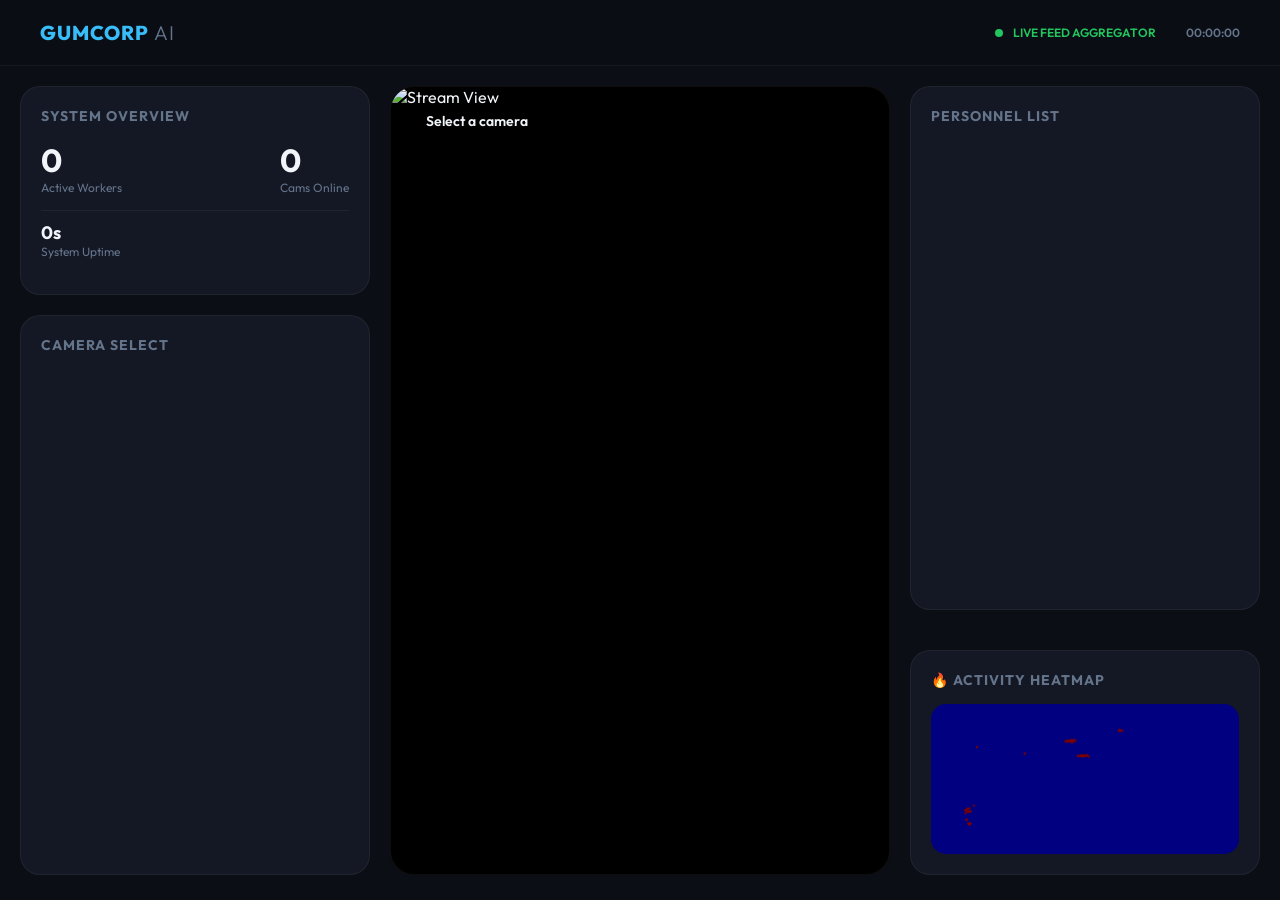
==== dashboard.html @ 0a8bf6b2 "Initial setup: Factory AI System" ====
<!DOCTYPE html>
<html lang="en">
<head>
    <meta charset="UTF-8">
    <meta name="viewport" content="width=device-width, initial-scale=1.0">
    <title>Factory Intelligence | Live Dashboard</title>
    <link href="https://fonts.googleapis.com/css2?family=Outfit:wght@300;400;600;800&display=swap" rel="stylesheet">
    <style>
        :root {
            --bg: #0b0e14;
            --card-bg: rgba(23, 28, 41, 0.8);
            --accent: #38bdf8;
            --success: #22c55e;
            --danger: #ef4444;
            --warning: #f59e0b;
            --text: #f1f5f9;
            --text-dim: #64748b;
        }

        * { margin: 0; padding: 0; box-sizing: border-box; font-family: 'Outfit', sans-serif; }
        body { background: var(--bg); color: var(--text); min-height: 100vh; overflow: hidden; }

        header {
            padding: 20px 40px;
            display: flex;
            justify-content: space-between;
            align-items: center;
            border-bottom: 1px solid rgba(255,255,255,0.05);
            background: rgba(11, 14, 20, 0.9);
            backdrop-filter: blur(10px);
            z-index: 100;
        }

        .logo { font-size: 20px; font-weight: 800; color: var(--accent); letter-spacing: 1px; }
        .live-status { display: flex; align-items: center; gap: 10px; font-size: 12px; font-weight: 600; color: var(--success); }
        .pulse { width: 8px; height: 8px; background: var(--success); border-radius: 50%; animation: pulse 1.5s infinite; }
        
        main { display: grid; grid-template-columns: 350px 1fr 350px; height: calc(100vh - 71px); padding: 20px; gap: 20px; }

        .sidebar { display: flex; flex-direction: column; gap: 20px; }
        .panel { background: var(--card-bg); border-radius: 20px; padding: 20px; border: 1px solid rgba(255,255,255,0.05); }
        .panel h2 { font-size: 14px; color: var(--text-dim); margin-bottom: 15px; text-transform: uppercase; letter-spacing: 1px; }

        .stat-card { display: flex; justify-content: space-between; align-items: center; margin-bottom: 15px; }
        .stat-val { font-size: 32px; font-weight: 700; color: var(--text); }
        .stat-label { font-size: 12px; color: var(--text-dim); }

        .camera-grid { display: flex; flex-direction: column; gap: 15px; overflow-y: auto; }
        .cam-thumb { position: relative; border-radius: 15px; overflow: hidden; cursor: pointer; border: 2px solid transparent; transition: 0.3s; background: #000; }
        .cam-thumb img { width: 100%; display: block; filter: brightness(0.7); }
        .cam-thumb.active { border-color: var(--accent); }
        .cam-thumb.active img { filter: brightness(1); }
        .cam-info { position: absolute; bottom: 10px; left: 10px; font-size: 12px; font-weight: 600; text-shadow: 0 0 10px black; }

        .main-view { position: relative; background: #000; border-radius: 24px; overflow: hidden; border: 1px solid rgba(255,255,255,0.05); }
        #big-stream { width: 100%; height: 100%; object-fit: contain; }
        .view-label { position: absolute; top: 20px; left: 20px; background: rgba(0,0,0,0.5); padding: 5px 15px; border-radius: 20px; font-weight: 600; font-size: 14px; backdrop-filter: blur(5px); z-index: 10; }

        .worker-list { display: flex; flex-direction: column; gap: 10px; overflow-y: auto; }
        .worker-item { background: rgba(255,255,255,0.03); padding: 12px; border-radius: 12px; display: flex; justify-content: space-between; align-items: center; font-size: 14px; cursor: pointer; transition: 0.2s; }
        .status-badge { font-size: 10px; font-weight: 800; padding: 2px 8px; border-radius: 4px; }
        .status-working { background: var(--success); color: #fff; }
        .status-walking { background: var(--warning); color: #fff; }

        /* Lunch Break — header tag only, no overlay */

        .modal-overlay { position: fixed; top: 0; left: 0; width: 100%; height: 100%; background: rgba(0,0,0,0.8); backdrop-filter: blur(5px); display: none; justify-content: center; align-items: center; z-index: 1000; }
        .modal { background: #171c29; width: 700px; border-radius: 30px; padding: 30px; border: 1px solid rgba(255,255,255,0.1); position: relative; }
        .modal-close { position: absolute; top: 20px; right: 20px; cursor: pointer; color: var(--text-dim); }

        ::-webkit-scrollbar { width: 5px; }
        ::-webkit-scrollbar-thumb { background: rgba(255,255,255,0.1); border-radius: 10px; }
    </style>
</head>
<body>

    <header>
        <div class="logo">GUMCORP <span style="font-weight: 300; color: var(--text-dim);">AI</span></div>
        <div id="break-status" style="display:none; color: var(--warning); font-weight: 700; letter-spacing: 2px;">FACTORY LUNCH BREAK IN PROGRESS</div>
        <div class="live-status">
            <div class="pulse"></div>
            LIVE FEED AGGREGATOR <span id="clock" style="margin-left: 20px; color: var(--text-dim);">00:00:00</span>
        </div>
    </header>

    <main>
        <div class="sidebar">
            <div class="panel">
                <h2>System Overview</h2>
                <div class="stat-card">
                    <div><div class="stat-val" id="total-workers">0</div><div class="stat-label">Active Workers</div></div>
                    <div><div class="stat-val" id="active-cams">0</div><div class="stat-label">Cams Online</div></div>
                </div>
                <div class="stat-card" style="margin-top: 10px; border-top: 1px solid rgba(255,255,255,0.05); padding-top: 10px;">
                    <div><div class="stat-val" id="uptime" style="font-size: 18px;">0s</div><div class="stat-label">System Uptime</div></div>
                </div>
            </div>
            <div class="panel" style="flex: 1; overflow: hidden; display: flex; flex-direction: column;">
                <h2>Camera Select</h2>
                <div class="camera-grid" id="cam-thumbs"></div>
            </div>
        </div>

        <div class="main-view">
            <div class="view-label" id="active-cam-label">Select a camera</div>
            <!-- Visible stream image -->
            <img id="big-stream" src="" alt="Stream View" style="width: 100%; height: auto; display: block;">
            <!-- Hidden buffer for smooth swapping -->
            <img id="big-stream-buffer" src="" alt="" style="display: none;">
        </div>

        <div class="sidebar">
            <div class="panel" style="flex: 1; display: flex; flex-direction: column;">
                <h2>Personnel List</h2>
                <div class="worker-list" id="worker-list"></div>
            </div>
            <div class="panel" style="margin-top: 20px;">
                <h2>🔥 Activity Heatmap</h2>
                <div style="height: 150px; overflow: hidden; border-radius: 15px; margin-top: 10px;">
                    <img id="heatmap-img" src="/outputs/heatmap.jpg" style="width: 100%; height: 100%; object-fit: cover;">
                </div>
            </div>
        </div>
    </main>

    <div class="modal-overlay" id="modal-overlay" onclick="closeModal()">
        <div class="modal" onclick="event.stopPropagation()"><div class="modal-close" onclick="closeModal()">✕</div><div id="modal-content"></div></div>
    </div>

    <script>
        let activeCamId = null;
        let lastData = null;

        // Global state to track loading images
        const imgStates = {};

        function updateImgSmoothly(targetId, newSrc) {
            const visibleImg = document.getElementById(targetId);
            if (!visibleImg) return;

            if (!imgStates[targetId]) imgStates[targetId] = { loading: false };
            if (imgStates[targetId].loading) return; // Skip if still loading previous frame

            let bufferImg = document.getElementById(targetId + '-buffer');
            if (!bufferImg) {
                bufferImg = document.createElement('img');
                bufferImg.id = targetId + '-buffer';
                bufferImg.style.display = 'none';
                document.body.appendChild(bufferImg);
            }

            imgStates[targetId].loading = true;
            const src = newSrc + (newSrc.includes('?') ? '&' : '?') + Date.now();
            
            bufferImg.onload = () => {
                visibleImg.src = bufferImg.src;
                imgStates[targetId].loading = false;
            };
            bufferImg.onerror = () => {
                imgStates[targetId].loading = false;
            };
            bufferImg.src = src;
        }

        async function updateData() {
            try {
                const res = await fetch('/logs/live_stats.json?' + Date.now());
                if (!res.ok) return;
                const data = await res.json();
                lastData = data;
                
                document.getElementById('total-workers').innerText = data.total_person_count || 0;
                document.getElementById('active-cams').innerText = data.cameras.length;
                document.getElementById('uptime').innerText = data.uptime + 's';
                document.getElementById('clock').innerText = data.timestamp.split(' ')[1];

                // Lunch/Break: show header tag with specific message
                const isBreak = data.lunch_mode;
                const breakStatus = document.getElementById('break-status');
                breakStatus.style.display = isBreak ? 'block' : 'none';
                if (isBreak) {
                    breakStatus.innerText = data.break_message || 'FACTORY BREAK IN PROGRESS';
                }

                const thumbGrid = document.getElementById('cam-thumbs');
                data.cameras.forEach(cam => {
                    let thumb = document.getElementById(`thumb-${cam.id}`);
                    if (!thumb) {
                        thumb = document.createElement('div');
                        thumb.id = `thumb-${cam.id}`;
                        thumb.className = 'cam-thumb';
                        thumb.onclick = () => selectCam(cam.id);
                        thumb.innerHTML = `<img src=""><div class="cam-info">${cam.id}</div>`;
                        thumbGrid.appendChild(thumb);
                    }
                    // Update thumb smoothly
                    const thumbImg = thumb.querySelector('img');
                    const newThumbSrc = cam.live_view + '?' + Date.now();
                    const tBuffer = new Image();
                    tBuffer.onload = () => { thumbImg.src = newThumbSrc; };
                    tBuffer.src = newThumbSrc;
                    
                    thumb.className = `cam-thumb ${cam.id === activeCamId ? 'active' : ''}`;
                });

                if (!activeCamId && data.cameras.length > 0) selectCam(data.cameras[0].id);

                if (activeCamId) {
                    const activeCam = data.cameras.find(c => c.id === activeCamId);
                    if (activeCam) {
                        updateImgSmoothly('big-stream', activeCam.live_view);
                        document.getElementById('active-cam-label').innerText = `LIVE: ${activeCam.id} (${activeCam.person_count} detected)`;
                    }
                }

                updateImgSmoothly('heatmap-img', '/outputs/heatmap.jpg?' + Date.now());

                const list = document.getElementById('worker-list');
                if (data.stats && data.stats.length > 0) {
                    list.innerHTML = data.stats.map(s => `
                        <div class="worker-item" onclick="openProfile('${s.id}')">
                            <div style="display: flex; align-items: center; gap: 10px;">
                                <div style="width: 30px; height: 30px; background: var(--accent); border-radius: 8px; display: flex; align-items: center; justify-content: center; font-weight: 800; font-size: 12px; color:#000;">${s.name.charAt(0)}</div>
                                <div><div style="font-weight: 600;">${s.name}</div><div style="font-size: 11px; color: var(--text-dim);">${s.dept}</div></div>
                            </div>
                            <div class="status-badge ${s.status === 'WORKING' ? 'status-working' : 'status-walking'}">${s.status}</div>
                        </div>
                    `).join('');
                } else {
                    list.innerHTML = '<div style="text-align: center; color: var(--text-dim); padding: 20px;">No workers identified</div>';
                }

                if (document.getElementById('modal-overlay').style.display === 'flex' && lastWorkerId) {
                    updateModalContent(lastWorkerId);
                }

            } catch (e) { console.error("Dashboard error:", e); }
        }

        let lastWorkerId = null;
        function openProfile(id) { lastWorkerId = id; updateModalContent(id); document.getElementById('modal-overlay').style.display = 'flex'; }

        function updateModalContent(id) {
            const worker = lastData.stats.find(s => s.id == id);
            if (!worker) return;

            const modalContent = document.getElementById('modal-content');
            
            // Surgical update if modal for this worker is already open
            if (modalContent.dataset.workerId == id) {
                const distEl = document.getElementById('modal-dist');
                if (distEl) distEl.innerText = worker.dist.toFixed(2) + ' ft';
                
                const statusBadge = modalContent.querySelector('.profile-header .status-badge');
                if (statusBadge) {
                    statusBadge.innerText = worker.status;
                    statusBadge.className = `status-badge ${worker.status === 'WORKING' ? 'status-working' : 'status-walking'}`;
                }
                
                updateImgSmoothly('modal-path-img', worker.path_view);
                return;
            }

            // Initial render
            modalContent.dataset.workerId = id;
            modalContent.innerHTML = `
                <div class="profile-header">
                    <div class="profile-avatar">${worker.name.charAt(0)}</div>
                    <div>
                        <h1 style="font-size: 24px;">${worker.name}</h1>
                        <p style="color: var(--text-dim); font-size: 14px;">${worker.dept} Department</p>
                    </div>
                    <div style="margin-left: auto;" class="status-badge ${worker.status === 'WORKING' ? 'status-working' : 'status-walking'}">${worker.status}</div>
                </div>
                <div class="path-view-box" style="margin: 20px 0; border-radius: 15px; overflow: hidden; background: #000; border: 1px solid rgba(255,255,255,0.1);">
                    <div class="path-label" style="padding: 10px; font-size: 11px; color: var(--text-dim); text-transform: uppercase;">Movement Trail</div>
                    <img id="modal-path-img" src="${worker.path_view}?${Date.now()}" style="width: 100%; display: block;">
                </div>
                <div class="profile-stats" style="display: grid; grid-template-columns: 1fr 1fr; gap: 20px;">
                    <div class="p-stat-box" style="background: rgba(255,255,255,0.03); padding: 15px; border-radius: 12px; text-align: center;">
                        <div class="p-stat-val" id="modal-dist" style="font-size: 24px; font-weight: 700;">${worker.dist.toFixed(2)} ft</div>
                        <div class="p-stat-label" style="font-size: 12px; color: var(--text-dim);">Distance Walked</div>
                    </div>
                    <div class="p-stat-box" style="background: rgba(255,255,255,0.03); padding: 15px; border-radius: 12px; text-align: center;">
                        <div class="p-stat-val" style="color: var(--success); font-size: 24px; font-weight: 700;">ACTIVE</div>
                        <div class="p-stat-label" style="font-size: 12px; color: var(--text-dim);">Current State</div>
                    </div>
                </div>
            `;
        }

        function closeModal() { document.getElementById('modal-overlay').style.display = 'none'; lastWorkerId = null; }
        function selectCam(id) { activeCamId = id; }
        setInterval(updateData, 500);
    </script>
</body>
</html>
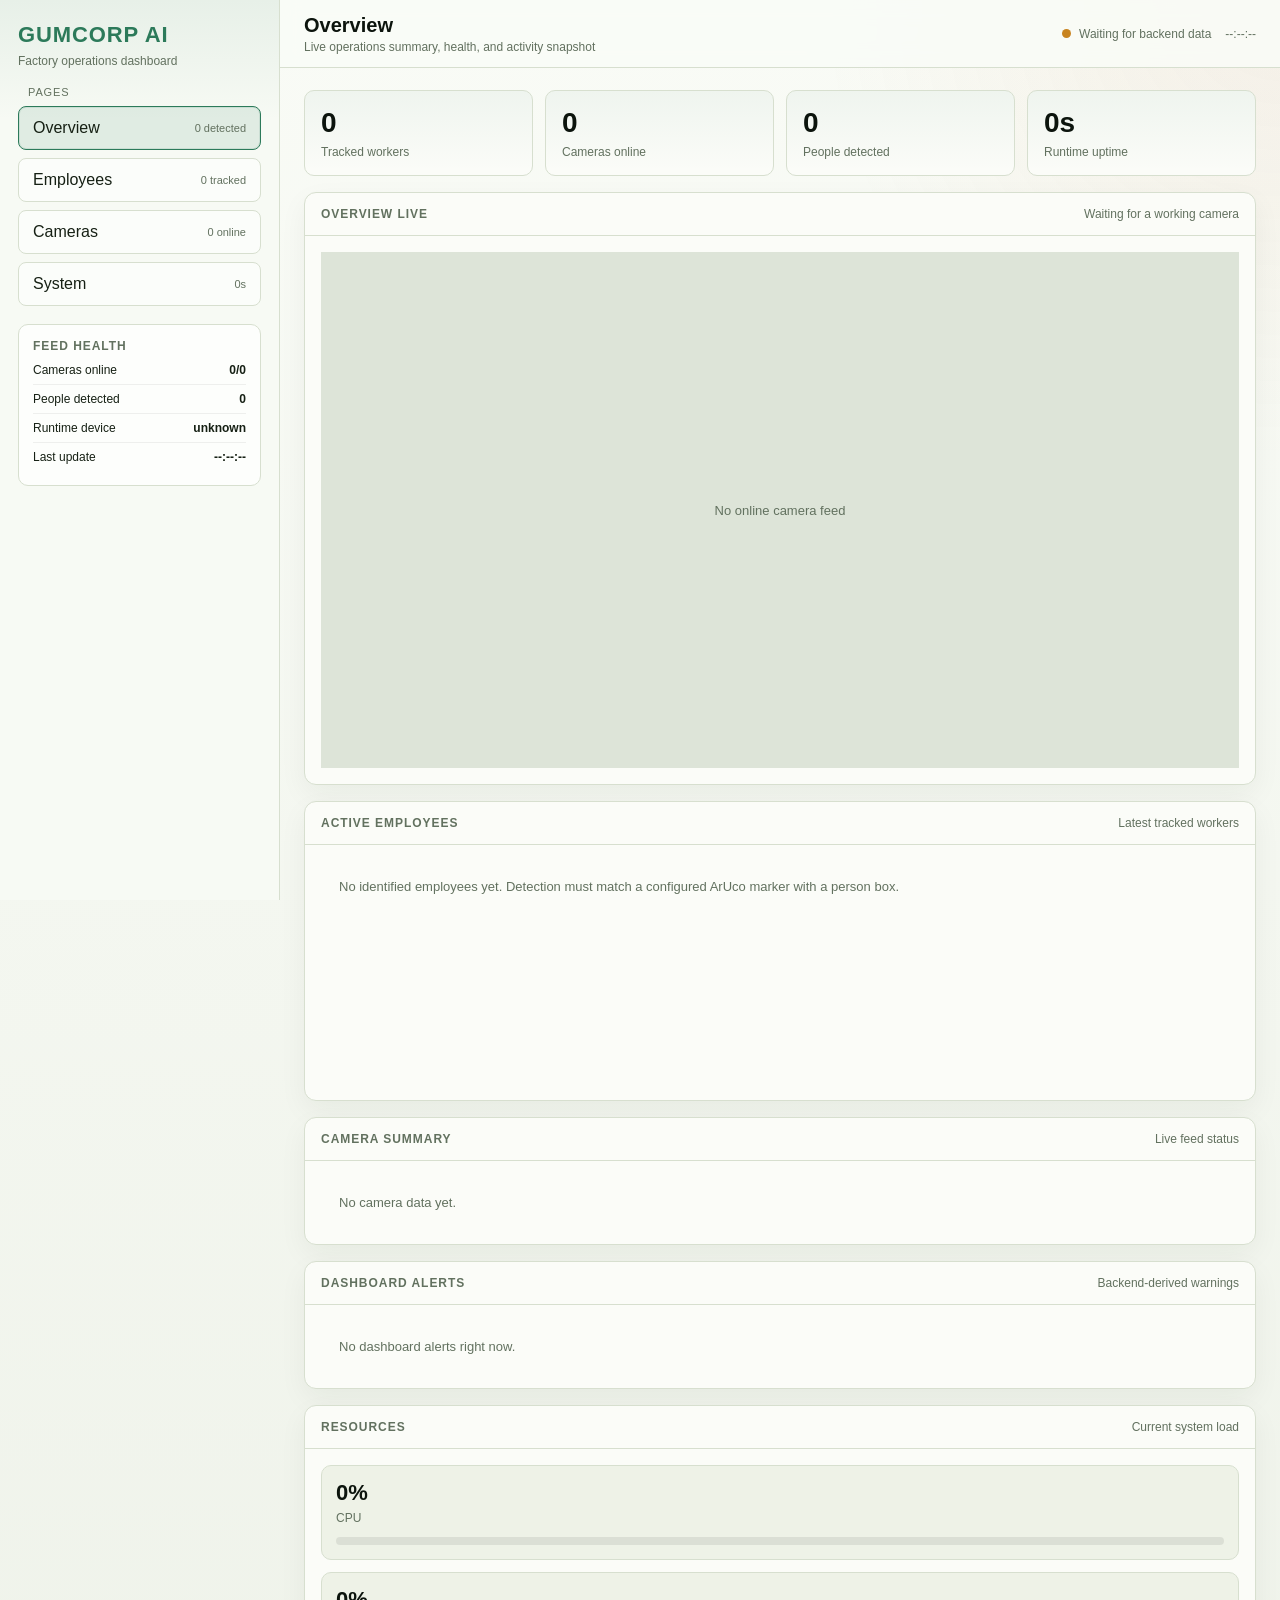
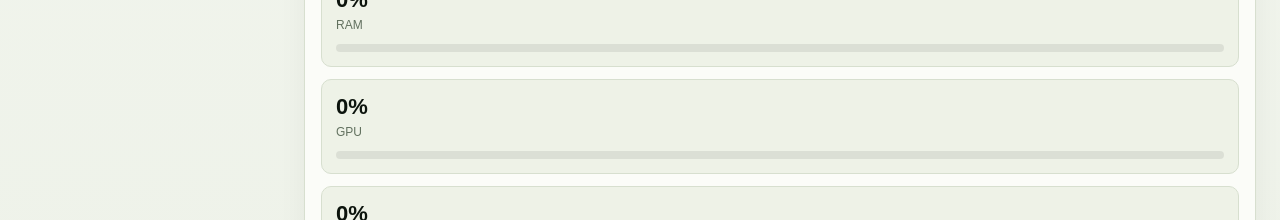
==== commit 5073a156: "Updated system with performance monitoring, ArUco tracking, and 10 camera configuration" ====
--- a/dashboard.html
+++ b/dashboard.html
@@ -2,296 +2,11 @@
 <html lang="en">
 <head>
     <meta charset="UTF-8">
+    <meta http-equiv="refresh" content="0; url=/dashboard/index.html">
     <meta name="viewport" content="width=device-width, initial-scale=1.0">
-    <title>Factory Intelligence | Live Dashboard</title>
-    <link href="https://fonts.googleapis.com/css2?family=Outfit:wght@300;400;600;800&display=swap" rel="stylesheet">
-    <style>
-        :root {
-            --bg: #0b0e14;
-            --card-bg: rgba(23, 28, 41, 0.8);
-            --accent: #38bdf8;
-            --success: #22c55e;
-            --danger: #ef4444;
-            --warning: #f59e0b;
-            --text: #f1f5f9;
-            --text-dim: #64748b;
-        }
-
-        * { margin: 0; padding: 0; box-sizing: border-box; font-family: 'Outfit', sans-serif; }
-        body { background: var(--bg); color: var(--text); min-height: 100vh; overflow: hidden; }
-
-        header {
-            padding: 20px 40px;
-            display: flex;
-            justify-content: space-between;
-            align-items: center;
-            border-bottom: 1px solid rgba(255,255,255,0.05);
-            background: rgba(11, 14, 20, 0.9);
-            backdrop-filter: blur(10px);
-            z-index: 100;
-        }
-
-        .logo { font-size: 20px; font-weight: 800; color: var(--accent); letter-spacing: 1px; }
-        .live-status { display: flex; align-items: center; gap: 10px; font-size: 12px; font-weight: 600; color: var(--success); }
-        .pulse { width: 8px; height: 8px; background: var(--success); border-radius: 50%; animation: pulse 1.5s infinite; }
-        
-        main { display: grid; grid-template-columns: 350px 1fr 350px; height: calc(100vh - 71px); padding: 20px; gap: 20px; }
-
-        .sidebar { display: flex; flex-direction: column; gap: 20px; }
-        .panel { background: var(--card-bg); border-radius: 20px; padding: 20px; border: 1px solid rgba(255,255,255,0.05); }
-        .panel h2 { font-size: 14px; color: var(--text-dim); margin-bottom: 15px; text-transform: uppercase; letter-spacing: 1px; }
-
-        .stat-card { display: flex; justify-content: space-between; align-items: center; margin-bottom: 15px; }
-        .stat-val { font-size: 32px; font-weight: 700; color: var(--text); }
-        .stat-label { font-size: 12px; color: var(--text-dim); }
-
-        .camera-grid { display: flex; flex-direction: column; gap: 15px; overflow-y: auto; }
-        .cam-thumb { position: relative; border-radius: 15px; overflow: hidden; cursor: pointer; border: 2px solid transparent; transition: 0.3s; background: #000; }
-        .cam-thumb img { width: 100%; display: block; filter: brightness(0.7); }
-        .cam-thumb.active { border-color: var(--accent); }
-        .cam-thumb.active img { filter: brightness(1); }
-        .cam-info { position: absolute; bottom: 10px; left: 10px; font-size: 12px; font-weight: 600; text-shadow: 0 0 10px black; }
-
-        .main-view { position: relative; background: #000; border-radius: 24px; overflow: hidden; border: 1px solid rgba(255,255,255,0.05); }
-        #big-stream { width: 100%; height: 100%; object-fit: contain; }
-        .view-label { position: absolute; top: 20px; left: 20px; background: rgba(0,0,0,0.5); padding: 5px 15px; border-radius: 20px; font-weight: 600; font-size: 14px; backdrop-filter: blur(5px); z-index: 10; }
-
-        .worker-list { display: flex; flex-direction: column; gap: 10px; overflow-y: auto; }
-        .worker-item { background: rgba(255,255,255,0.03); padding: 12px; border-radius: 12px; display: flex; justify-content: space-between; align-items: center; font-size: 14px; cursor: pointer; transition: 0.2s; }
-        .status-badge { font-size: 10px; font-weight: 800; padding: 2px 8px; border-radius: 4px; }
-        .status-working { background: var(--success); color: #fff; }
-        .status-walking { background: var(--warning); color: #fff; }
-
-        /* Lunch Break — header tag only, no overlay */
-
-        .modal-overlay { position: fixed; top: 0; left: 0; width: 100%; height: 100%; background: rgba(0,0,0,0.8); backdrop-filter: blur(5px); display: none; justify-content: center; align-items: center; z-index: 1000; }
-        .modal { background: #171c29; width: 700px; border-radius: 30px; padding: 30px; border: 1px solid rgba(255,255,255,0.1); position: relative; }
-        .modal-close { position: absolute; top: 20px; right: 20px; cursor: pointer; color: var(--text-dim); }
-
-        ::-webkit-scrollbar { width: 5px; }
-        ::-webkit-scrollbar-thumb { background: rgba(255,255,255,0.1); border-radius: 10px; }
-    </style>
+    <title>Factory Intelligence | Dashboard</title>
 </head>
 <body>
-
-    <header>
-        <div class="logo">GUMCORP <span style="font-weight: 300; color: var(--text-dim);">AI</span></div>
-        <div id="break-status" style="display:none; color: var(--warning); font-weight: 700; letter-spacing: 2px;">FACTORY LUNCH BREAK IN PROGRESS</div>
-        <div class="live-status">
-            <div class="pulse"></div>
-            LIVE FEED AGGREGATOR <span id="clock" style="margin-left: 20px; color: var(--text-dim);">00:00:00</span>
-        </div>
-    </header>
-
-    <main>
-        <div class="sidebar">
-            <div class="panel">
-                <h2>System Overview</h2>
-                <div class="stat-card">
-                    <div><div class="stat-val" id="total-workers">0</div><div class="stat-label">Active Workers</div></div>
-                    <div><div class="stat-val" id="active-cams">0</div><div class="stat-label">Cams Online</div></div>
-                </div>
-                <div class="stat-card" style="margin-top: 10px; border-top: 1px solid rgba(255,255,255,0.05); padding-top: 10px;">
-                    <div><div class="stat-val" id="uptime" style="font-size: 18px;">0s</div><div class="stat-label">System Uptime</div></div>
-                </div>
-            </div>
-            <div class="panel" style="flex: 1; overflow: hidden; display: flex; flex-direction: column;">
-                <h2>Camera Select</h2>
-                <div class="camera-grid" id="cam-thumbs"></div>
-            </div>
-        </div>
-
-        <div class="main-view">
-            <div class="view-label" id="active-cam-label">Select a camera</div>
-            <!-- Visible stream image -->
-            <img id="big-stream" src="" alt="Stream View" style="width: 100%; height: auto; display: block;">
-            <!-- Hidden buffer for smooth swapping -->
-            <img id="big-stream-buffer" src="" alt="" style="display: none;">
-        </div>
-
-        <div class="sidebar">
-            <div class="panel" style="flex: 1; display: flex; flex-direction: column;">
-                <h2>Personnel List</h2>
-                <div class="worker-list" id="worker-list"></div>
-            </div>
-            <div class="panel" style="margin-top: 20px;">
-                <h2>🔥 Activity Heatmap</h2>
-                <div style="height: 150px; overflow: hidden; border-radius: 15px; margin-top: 10px;">
-                    <img id="heatmap-img" src="/outputs/heatmap.jpg" style="width: 100%; height: 100%; object-fit: cover;">
-                </div>
-            </div>
-        </div>
-    </main>
-
-    <div class="modal-overlay" id="modal-overlay" onclick="closeModal()">
-        <div class="modal" onclick="event.stopPropagation()"><div class="modal-close" onclick="closeModal()">✕</div><div id="modal-content"></div></div>
-    </div>
-
-    <script>
-        let activeCamId = null;
-        let lastData = null;
-
-        // Global state to track loading images
-        const imgStates = {};
-
-        function updateImgSmoothly(targetId, newSrc) {
-            const visibleImg = document.getElementById(targetId);
-            if (!visibleImg) return;
-
-            if (!imgStates[targetId]) imgStates[targetId] = { loading: false };
-            if (imgStates[targetId].loading) return; // Skip if still loading previous frame
-
-            let bufferImg = document.getElementById(targetId + '-buffer');
-            if (!bufferImg) {
-                bufferImg = document.createElement('img');
-                bufferImg.id = targetId + '-buffer';
-                bufferImg.style.display = 'none';
-                document.body.appendChild(bufferImg);
-            }
-
-            imgStates[targetId].loading = true;
-            const src = newSrc + (newSrc.includes('?') ? '&' : '?') + Date.now();
-            
-            bufferImg.onload = () => {
-                visibleImg.src = bufferImg.src;
-                imgStates[targetId].loading = false;
-            };
-            bufferImg.onerror = () => {
-                imgStates[targetId].loading = false;
-            };
-            bufferImg.src = src;
-        }
-
-        async function updateData() {
-            try {
-                const res = await fetch('/logs/live_stats.json?' + Date.now());
-                if (!res.ok) return;
-                const data = await res.json();
-                lastData = data;
-                
-                document.getElementById('total-workers').innerText = data.total_person_count || 0;
-                document.getElementById('active-cams').innerText = data.cameras.length;
-                document.getElementById('uptime').innerText = data.uptime + 's';
-                document.getElementById('clock').innerText = data.timestamp.split(' ')[1];
-
-                // Lunch/Break: show header tag with specific message
-                const isBreak = data.lunch_mode;
-                const breakStatus = document.getElementById('break-status');
-                breakStatus.style.display = isBreak ? 'block' : 'none';
-                if (isBreak) {
-                    breakStatus.innerText = data.break_message || 'FACTORY BREAK IN PROGRESS';
-                }
-
-                const thumbGrid = document.getElementById('cam-thumbs');
-                data.cameras.forEach(cam => {
-                    let thumb = document.getElementById(`thumb-${cam.id}`);
-                    if (!thumb) {
-                        thumb = document.createElement('div');
-                        thumb.id = `thumb-${cam.id}`;
-                        thumb.className = 'cam-thumb';
-                        thumb.onclick = () => selectCam(cam.id);
-                        thumb.innerHTML = `<img src=""><div class="cam-info">${cam.id}</div>`;
-                        thumbGrid.appendChild(thumb);
-                    }
-                    // Update thumb smoothly
-                    const thumbImg = thumb.querySelector('img');
-                    const newThumbSrc = cam.live_view + '?' + Date.now();
-                    const tBuffer = new Image();
-                    tBuffer.onload = () => { thumbImg.src = newThumbSrc; };
-                    tBuffer.src = newThumbSrc;
-                    
-                    thumb.className = `cam-thumb ${cam.id === activeCamId ? 'active' : ''}`;
-                });
-
-                if (!activeCamId && data.cameras.length > 0) selectCam(data.cameras[0].id);
-
-                if (activeCamId) {
-                    const activeCam = data.cameras.find(c => c.id === activeCamId);
-                    if (activeCam) {
-                        updateImgSmoothly('big-stream', activeCam.live_view);
-                        document.getElementById('active-cam-label').innerText = `LIVE: ${activeCam.id} (${activeCam.person_count} detected)`;
-                    }
-                }
-
-                updateImgSmoothly('heatmap-img', '/outputs/heatmap.jpg?' + Date.now());
-
-                const list = document.getElementById('worker-list');
-                if (data.stats && data.stats.length > 0) {
-                    list.innerHTML = data.stats.map(s => `
-                        <div class="worker-item" onclick="openProfile('${s.id}')">
-                            <div style="display: flex; align-items: center; gap: 10px;">
-                                <div style="width: 30px; height: 30px; background: var(--accent); border-radius: 8px; display: flex; align-items: center; justify-content: center; font-weight: 800; font-size: 12px; color:#000;">${s.name.charAt(0)}</div>
-                                <div><div style="font-weight: 600;">${s.name}</div><div style="font-size: 11px; color: var(--text-dim);">${s.dept}</div></div>
-                            </div>
-                            <div class="status-badge ${s.status === 'WORKING' ? 'status-working' : 'status-walking'}">${s.status}</div>
-                        </div>
-                    `).join('');
-                } else {
-                    list.innerHTML = '<div style="text-align: center; color: var(--text-dim); padding: 20px;">No workers identified</div>';
-                }
-
-                if (document.getElementById('modal-overlay').style.display === 'flex' && lastWorkerId) {
-                    updateModalContent(lastWorkerId);
-                }
-
-            } catch (e) { console.error("Dashboard error:", e); }
-        }
-
-        let lastWorkerId = null;
-        function openProfile(id) { lastWorkerId = id; updateModalContent(id); document.getElementById('modal-overlay').style.display = 'flex'; }
-
-        function updateModalContent(id) {
-            const worker = lastData.stats.find(s => s.id == id);
-            if (!worker) return;
-
-            const modalContent = document.getElementById('modal-content');
-            
-            // Surgical update if modal for this worker is already open
-            if (modalContent.dataset.workerId == id) {
-                const distEl = document.getElementById('modal-dist');
-                if (distEl) distEl.innerText = worker.dist.toFixed(2) + ' ft';
-                
-                const statusBadge = modalContent.querySelector('.profile-header .status-badge');
-                if (statusBadge) {
-                    statusBadge.innerText = worker.status;
-                    statusBadge.className = `status-badge ${worker.status === 'WORKING' ? 'status-working' : 'status-walking'}`;
-                }
-                
-                updateImgSmoothly('modal-path-img', worker.path_view);
-                return;
-            }
-
-            // Initial render
-            modalContent.dataset.workerId = id;
-            modalContent.innerHTML = `
-                <div class="profile-header">
-                    <div class="profile-avatar">${worker.name.charAt(0)}</div>
-                    <div>
-                        <h1 style="font-size: 24px;">${worker.name}</h1>
-                        <p style="color: var(--text-dim); font-size: 14px;">${worker.dept} Department</p>
-                    </div>
-                    <div style="margin-left: auto;" class="status-badge ${worker.status === 'WORKING' ? 'status-working' : 'status-walking'}">${worker.status}</div>
-                </div>
-                <div class="path-view-box" style="margin: 20px 0; border-radius: 15px; overflow: hidden; background: #000; border: 1px solid rgba(255,255,255,0.1);">
-                    <div class="path-label" style="padding: 10px; font-size: 11px; color: var(--text-dim); text-transform: uppercase;">Movement Trail</div>
-                    <img id="modal-path-img" src="${worker.path_view}?${Date.now()}" style="width: 100%; display: block;">
-                </div>
-                <div class="profile-stats" style="display: grid; grid-template-columns: 1fr 1fr; gap: 20px;">
-                    <div class="p-stat-box" style="background: rgba(255,255,255,0.03); padding: 15px; border-radius: 12px; text-align: center;">
-                        <div class="p-stat-val" id="modal-dist" style="font-size: 24px; font-weight: 700;">${worker.dist.toFixed(2)} ft</div>
-                        <div class="p-stat-label" style="font-size: 12px; color: var(--text-dim);">Distance Walked</div>
-                    </div>
-                    <div class="p-stat-box" style="background: rgba(255,255,255,0.03); padding: 15px; border-radius: 12px; text-align: center;">
-                        <div class="p-stat-val" style="color: var(--success); font-size: 24px; font-weight: 700;">ACTIVE</div>
-                        <div class="p-stat-label" style="font-size: 12px; color: var(--text-dim);">Current State</div>
-                    </div>
-                </div>
-            `;
-        }
-
-        function closeModal() { document.getElementById('modal-overlay').style.display = 'none'; lastWorkerId = null; }
-        function selectCam(id) { activeCamId = id; }
-        setInterval(updateData, 500);
-    </script>
+    <p>Redirecting to <a href="/dashboard/index.html">dashboard overview</a>...</p>
 </body>
-</html>+</html>
